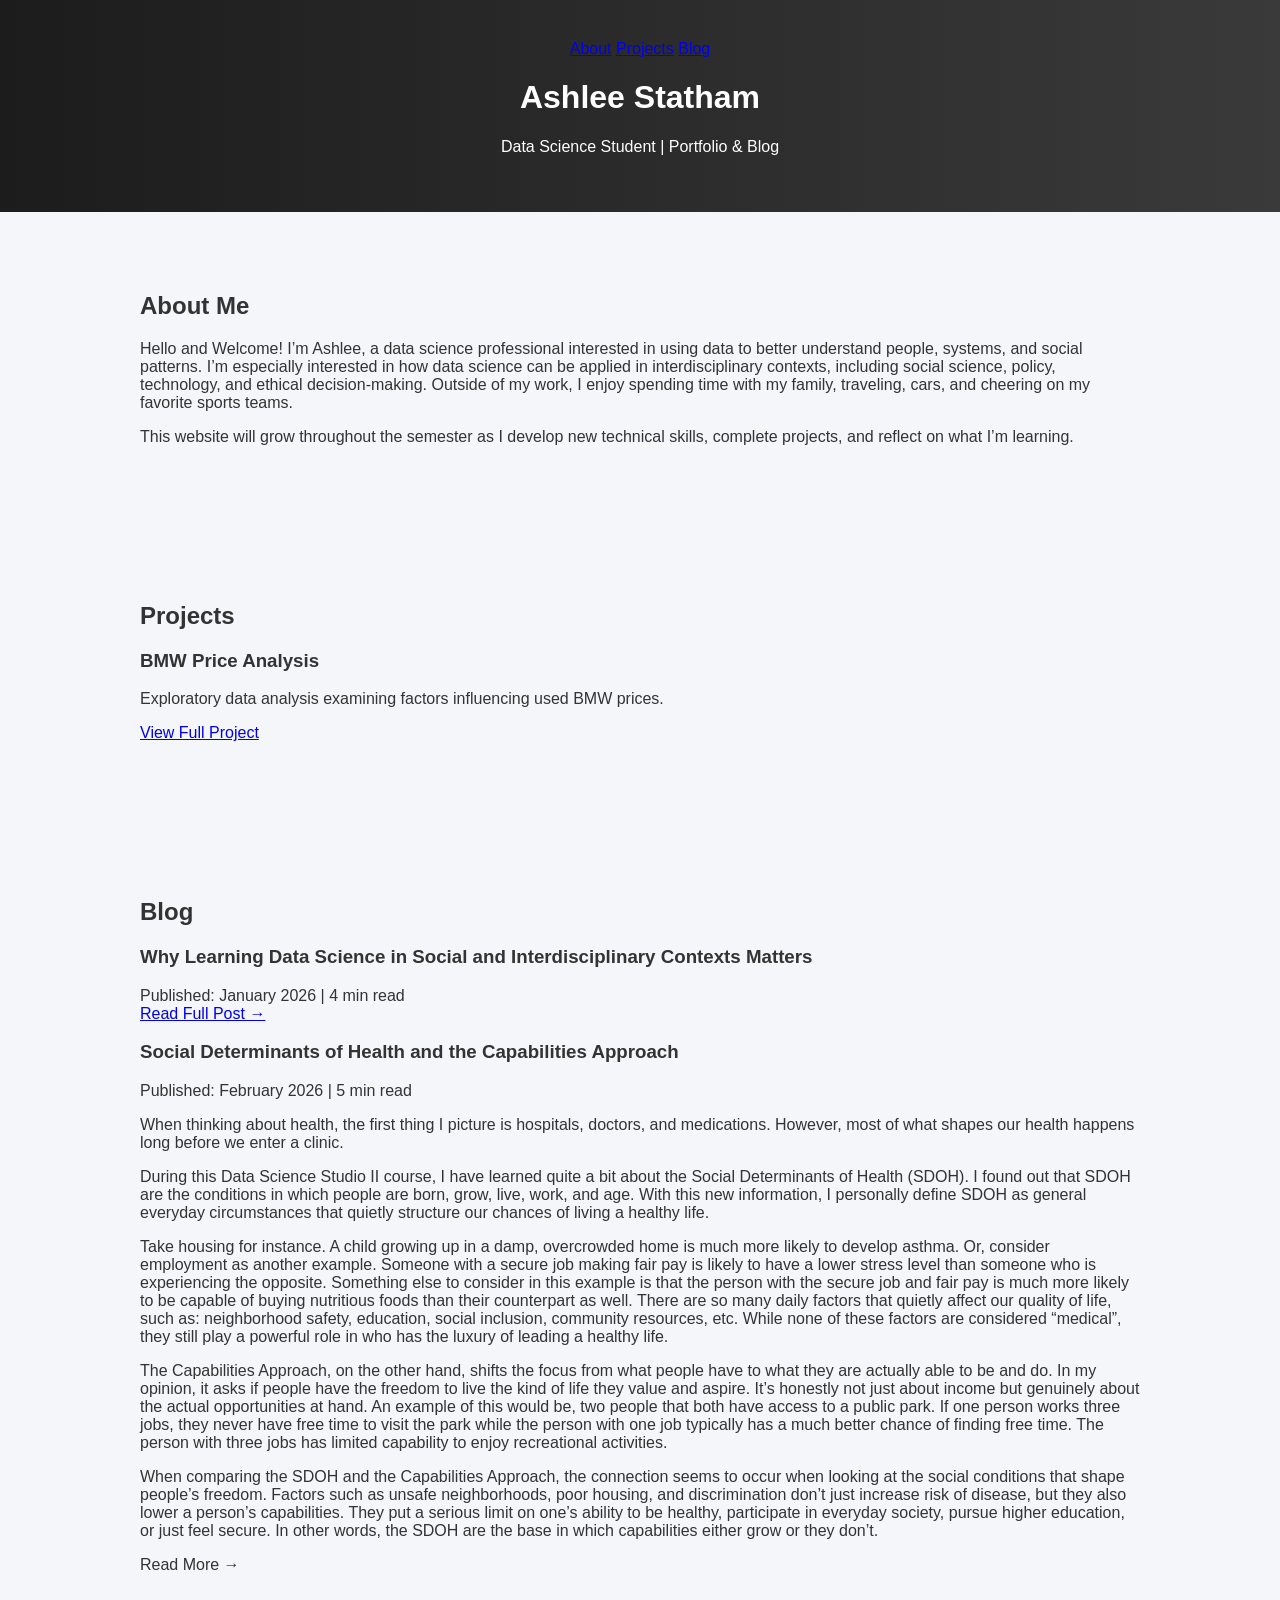
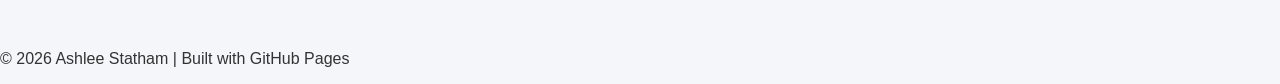
==== index.html @ f58cc6cd "Fix HTML formatting in index.html" ====
<!DOCTYPE html>
<html lang="en">
<head>
    <link rel="stylesheet" href="styles.css">
<meta charset="UTF-8" />
<meta name="viewport" content="width=device-width, initial-scale=1.0">
<title>Ashlee Statham | Data Science Portfolio</title>

<link href="https://fonts.googleapis.com/css2?family=Roboto:wght@300;400;500;600;700&display=swap" rel="stylesheet">

<script>
function toggleContent(id, btn) {
    var content = document.getElementById(id);
    if (content.style.display === "none") {
        content.style.display = "block";
        btn.innerText = "Read Less ↑";
    } else {
        content.style.display = "none";
        btn.innerText = "Read More →";
    }
}
</script>

</head>

<body>

<header>
    <nav>
        <a href="#about">About</a>
        <a href="#projects">Projects</a>
        <a href="#blog">Blog</a>
    </nav>

    <h1>Ashlee Statham</h1>
    <div class="accent-line"></div>
    <p>Data Science Student | Portfolio & Blog</p>
</header>

<section id="about">
    <h2>About Me</h2>
    <p>
        Hello and Welcome! I’m Ashlee, a data science professional interested in using
        data to better understand people, systems, and social patterns. I’m
        especially interested in how data science can be applied in
        interdisciplinary contexts, including social science, policy,
        technology, and ethical decision-making. Outside of my work, I enjoy
        spending time with my family, traveling, cars, and cheering on my favorite
        sports teams.
    </p>
    <p>
        This website will grow throughout the semester as I develop new technical
        skills, complete projects, and reflect on what I’m learning.
    </p>
</section>

<section id="projects">
    <h2>Projects</h2>
    <div class="projects-card">
        <p>
            <h3>BMW Price Analysis</h3>
<p>
Exploratory data analysis examining factors influencing used BMW prices.
</p>

<a href="bmw-price-analysis.html" target="_blank">
View Full Project
</a>
</p>
        </p>
    </div>
</section>

<section id="blog">
    <h2>Blog</h2>

    <!-- BLOG POST 1 -->
    <article>
        <h3>Why Learning Data Science in Social and Interdisciplinary Contexts Matters</h3>
        <div class="meta">Published: January 2026 | 4 min read</div>
        <a href="blog1.html" class="read-more-btn">
Read Full Post →
            
</a>
        </span>
    </article>

    <!-- BLOG POST 2 (Balanced preview length) -->
    <article>
        <h3>Social Determinants of Health and the Capabilities Approach</h3>
        <div class="meta">Published: February 2026 | 5 min read</div>

        <p>
            When thinking about health, the first thing I picture is hospitals,
            doctors, and medications. However, most of what shapes our health
            happens long before we enter a clinic.
        </p>

        <div id="post2" class="extra-content">
            <!-- Full original text preserved -->
            <p>
                During this Data Science Studio II course, I have learned quite a bit about the Social Determinants of Health (SDOH). I found out that SDOH are the conditions in which people are born, grow, live, work, and age. With this new information, I personally define SDOH as general everyday circumstances that quietly structure our chances of living a healthy life.
            </p>
            <p>
                Take housing for instance. A child growing up in a damp, overcrowded home is much more likely to develop asthma. Or, consider employment as another example. Someone with a secure job making fair pay is likely to have a lower stress level than someone who is experiencing the opposite. Something else to consider in this example is that the person with the secure job and fair pay is much more likely to be capable of buying nutritious foods than their counterpart as well. There are so many daily factors that quietly affect our quality of life, such as: neighborhood safety, education, social inclusion, community resources, etc. While none of these factors are considered “medical”, they still play a powerful role in who has the luxury of leading a healthy life.
            </p>
            <p>
                The Capabilities Approach, on the other hand, shifts the focus from what people have to what they are actually able to be and do. In my opinion, it asks if people have the freedom to live the kind of life they value and aspire. It’s honestly not just about income but genuinely about the actual opportunities at hand. An example of this would be, two people that both have access to a public park. If one person works three jobs, they never have free time to visit the park while the person with one job typically has a much better chance of finding free time. The person with three jobs has limited capability to enjoy recreational activities.
            </p>
            <p>
                When comparing the SDOH and the Capabilities Approach, the connection seems to occur when looking at the social conditions that shape people’s freedom. Factors such as unsafe neighborhoods, poor housing, and discrimination don’t just increase risk of disease, but they also lower a person’s capabilities. They put a serious limit on one’s ability to be healthy, participate in everyday society, pursue higher education, or just feel secure. In other words, the SDOH are the base in which capabilities either grow or they don’t.
            </p>
        </div>

        <span class="read-more-btn" onclick="toggleContent('post2', this)">
            Read More →
        </span>
    </article>

</section>

<footer>
    <p>© 2026 Ashlee Statham | Built with GitHub Pages</p>
</footer>

</body>
</html>
---- styles.css ----
/* General Page Styling */
body {
    font-family: 'Segoe UI', sans-serif;
    margin: 0;
    padding: 0;
    background-color: #f4f6f9;
    color: #333;
}

/* Header Styling */
header {
    background: linear-gradient(to right, #1c1c1c, #3a3a3a);
    color: white;
    padding: 40px 20px;
    text-align: center;
}

/* Section Styling */
section {
    padding: 60px 20px;
    max-width: 1000px;
    margin: auto;
}

/* Project Card Styling */
.project-card {
    background: white;
    border-radius: 10px;
    box-shadow: 0 8px 20px rgba(0,0,0,0.1);
    overflow: hidden;
    margin-bottom: 40px;
    transition: transform 0.3s ease;
}

.project-card:hover {
    transform: translateY(-5px);
}

/* Project Image */
.project-card img {
    width: 100%;
    height: 250px;
    object-fit: cover;
}

/* Project Content */
.project-content {
    padding: 20px;
}

.project-content a {
    display: inline-block;
    margin-top: 10px;
    padding: 10px 20px;
    background-color: #1c1c1c;
    color: white;
    text-decoration: none;
    border-radius: 5px;
}

.project-content a:hover {
    background-color: #444;
}
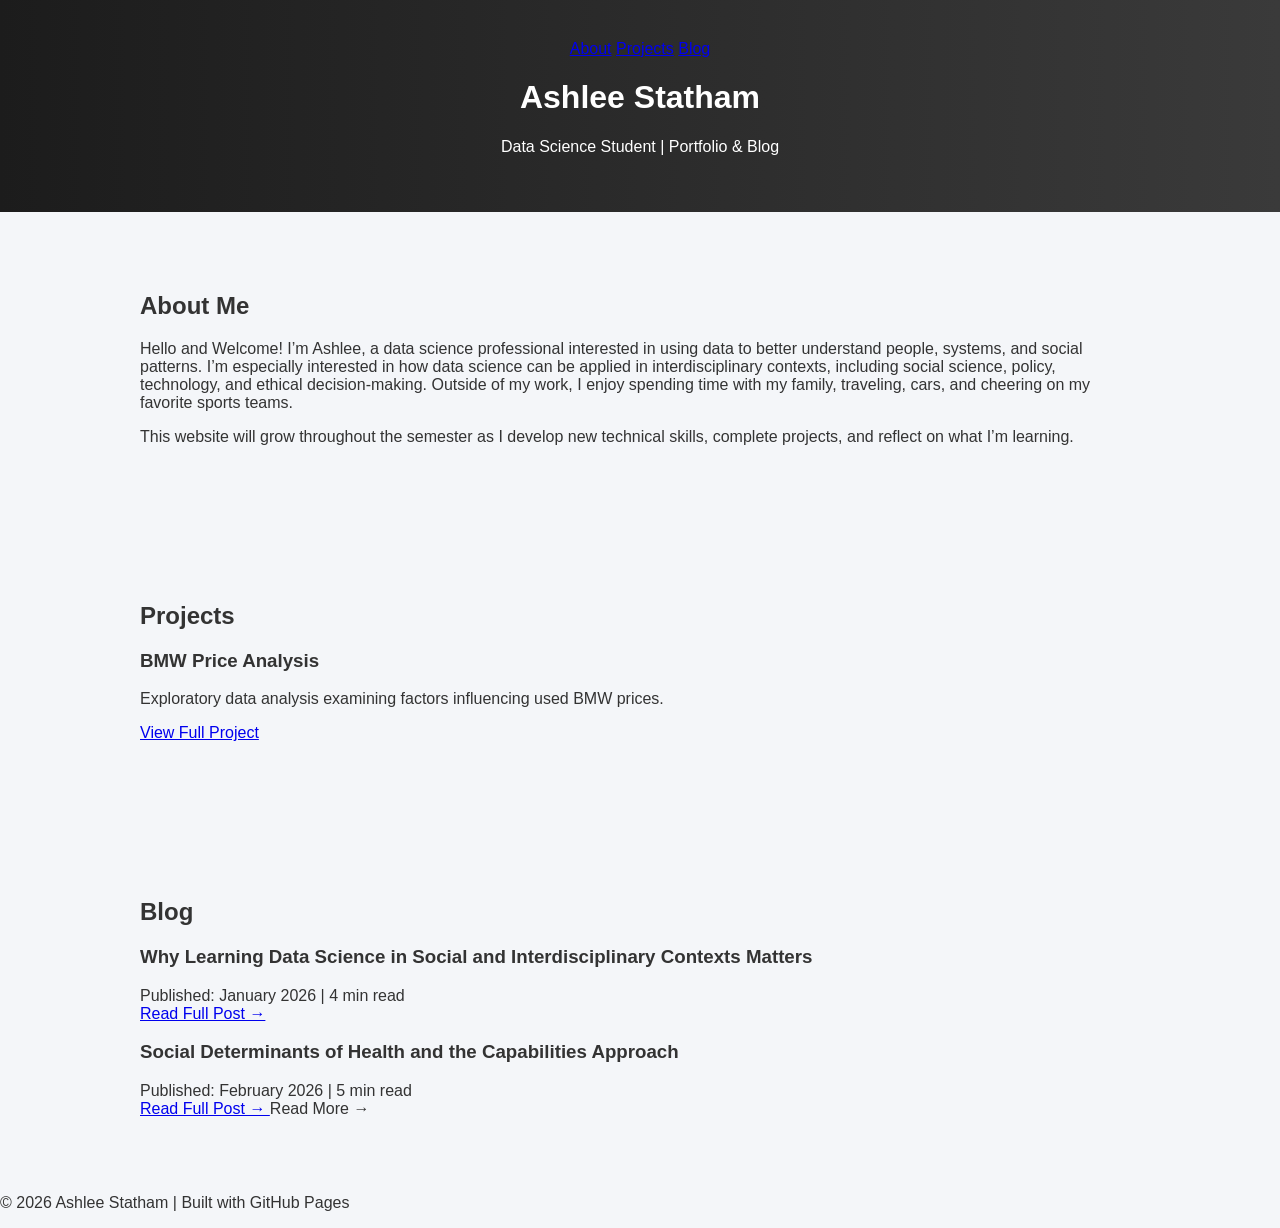
==== commit b06eeccc: "Update blog post 2 with link and remove content Removed detailed content from the second blog post a" ====
--- a/index.html
+++ b/index.html
@@ -89,30 +89,9 @@
     <article>
         <h3>Social Determinants of Health and the Capabilities Approach</h3>
         <div class="meta">Published: February 2026 | 5 min read</div>
-
-        <p>
-            When thinking about health, the first thing I picture is hospitals,
-            doctors, and medications. However, most of what shapes our health
-            happens long before we enter a clinic.
-        </p>
-
-        <div id="post2" class="extra-content">
-            <!-- Full original text preserved -->
-            <p>
-                During this Data Science Studio II course, I have learned quite a bit about the Social Determinants of Health (SDOH). I found out that SDOH are the conditions in which people are born, grow, live, work, and age. With this new information, I personally define SDOH as general everyday circumstances that quietly structure our chances of living a healthy life.
-            </p>
-            <p>
-                Take housing for instance. A child growing up in a damp, overcrowded home is much more likely to develop asthma. Or, consider employment as another example. Someone with a secure job making fair pay is likely to have a lower stress level than someone who is experiencing the opposite. Something else to consider in this example is that the person with the secure job and fair pay is much more likely to be capable of buying nutritious foods than their counterpart as well. There are so many daily factors that quietly affect our quality of life, such as: neighborhood safety, education, social inclusion, community resources, etc. While none of these factors are considered “medical”, they still play a powerful role in who has the luxury of leading a healthy life.
-            </p>
-            <p>
-                The Capabilities Approach, on the other hand, shifts the focus from what people have to what they are actually able to be and do. In my opinion, it asks if people have the freedom to live the kind of life they value and aspire. It’s honestly not just about income but genuinely about the actual opportunities at hand. An example of this would be, two people that both have access to a public park. If one person works three jobs, they never have free time to visit the park while the person with one job typically has a much better chance of finding free time. The person with three jobs has limited capability to enjoy recreational activities.
-            </p>
-            <p>
-                When comparing the SDOH and the Capabilities Approach, the connection seems to occur when looking at the social conditions that shape people’s freedom. Factors such as unsafe neighborhoods, poor housing, and discrimination don’t just increase risk of disease, but they also lower a person’s capabilities. They put a serious limit on one’s ability to be healthy, participate in everyday society, pursue higher education, or just feel secure. In other words, the SDOH are the base in which capabilities either grow or they don’t.
-            </p>
-        </div>
-
-        <span class="read-more-btn" onclick="toggleContent('post2', this)">
+        <a href="blog2.html" class="read-more-btn">
+Read Full Post →
+</a>
             Read More →
         </span>
     </article>
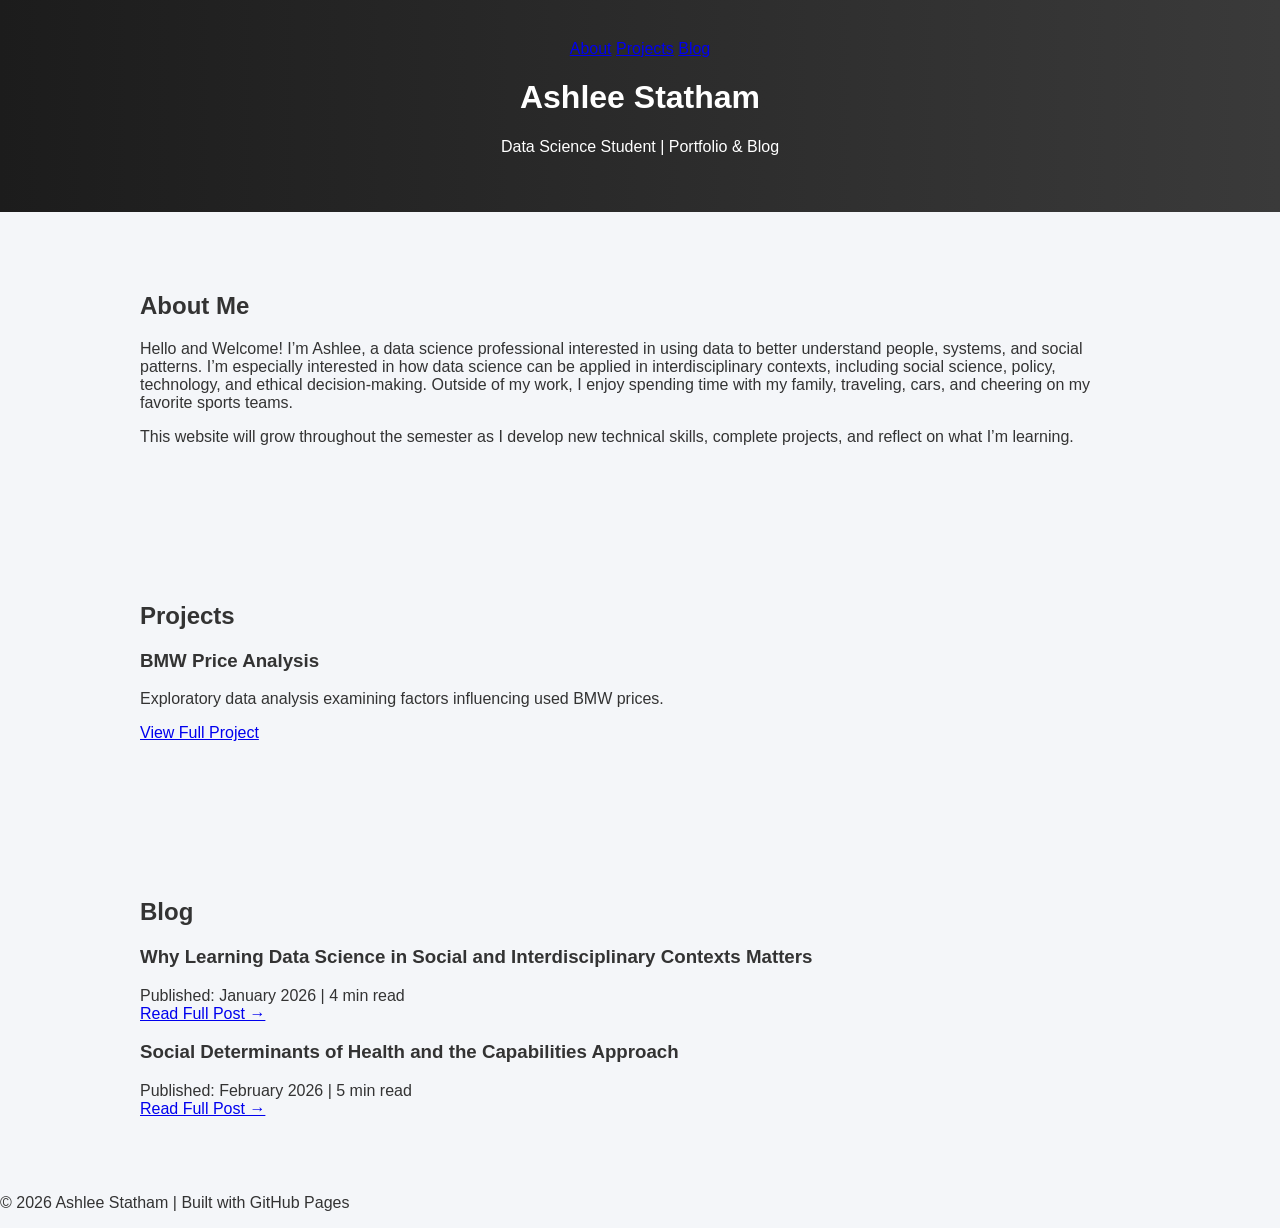
==== commit b6719d03: "Remove 'Read More' text from article Removed 'Read More →' text from the article section." ====
--- a/index.html
+++ b/index.html
@@ -91,8 +91,8 @@
         <div class="meta">Published: February 2026 | 5 min read</div>
         <a href="blog2.html" class="read-more-btn">
 Read Full Post →
+            
 </a>
-            Read More →
         </span>
     </article>
 
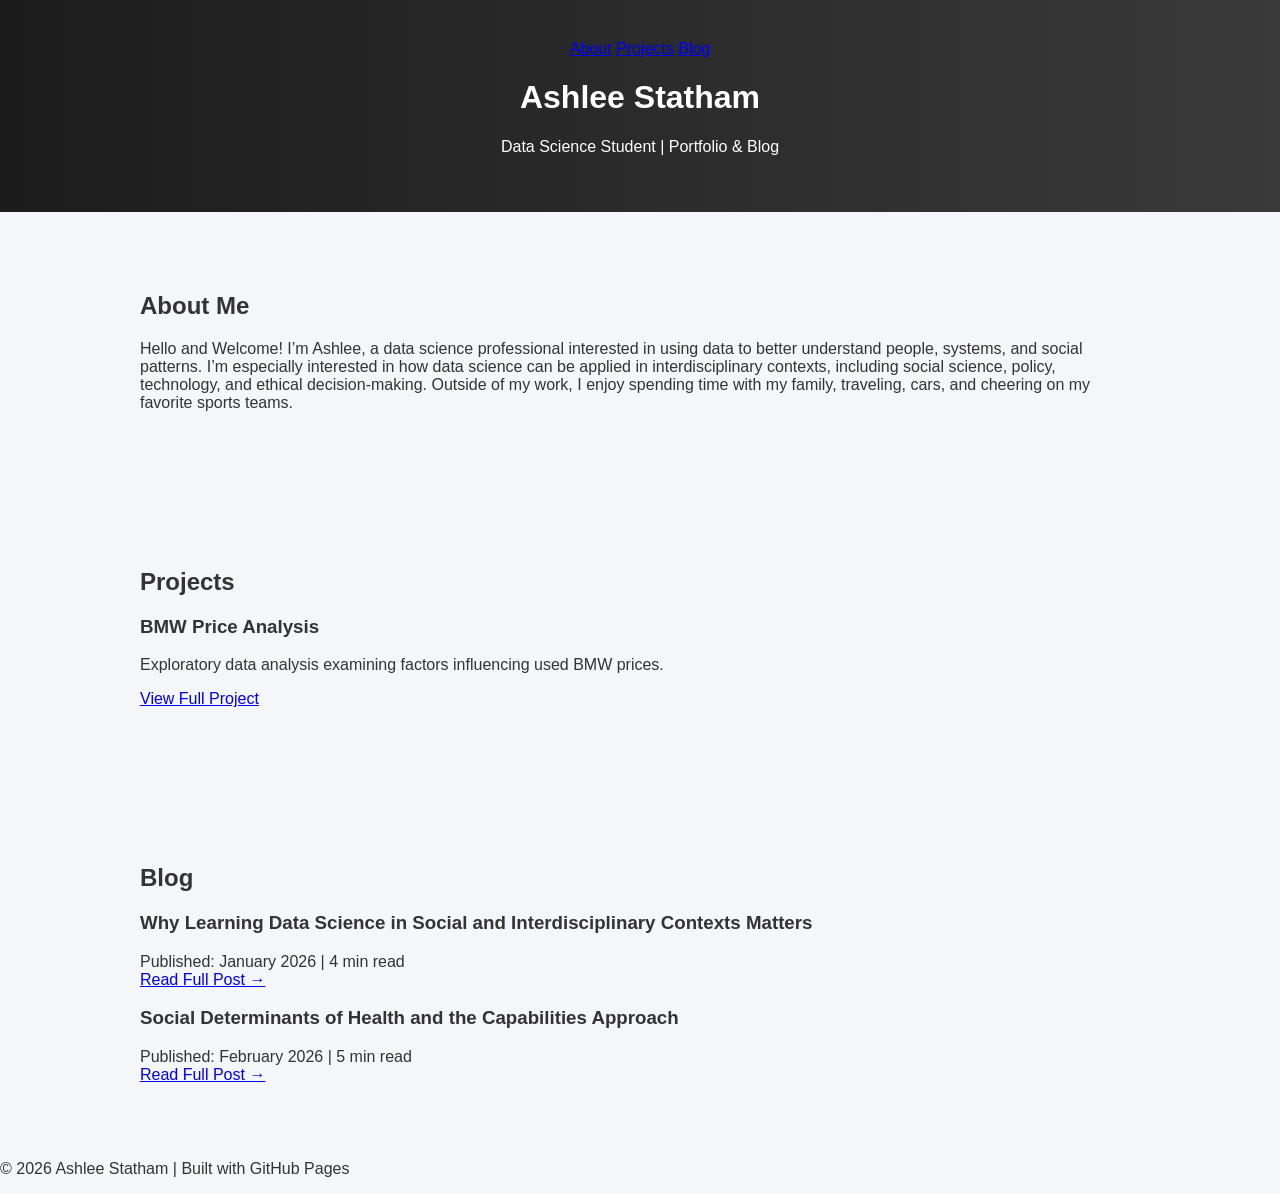
==== commit 2926bc00: "Remove paragraph about website development plans Removed introductory paragraph about website growth" ====
--- a/index.html
+++ b/index.html
@@ -47,10 +47,6 @@
         technology, and ethical decision-making. Outside of my work, I enjoy
         spending time with my family, traveling, cars, and cheering on my favorite
         sports teams.
-    </p>
-    <p>
-        This website will grow throughout the semester as I develop new technical
-        skills, complete projects, and reflect on what I’m learning.
     </p>
 </section>
 
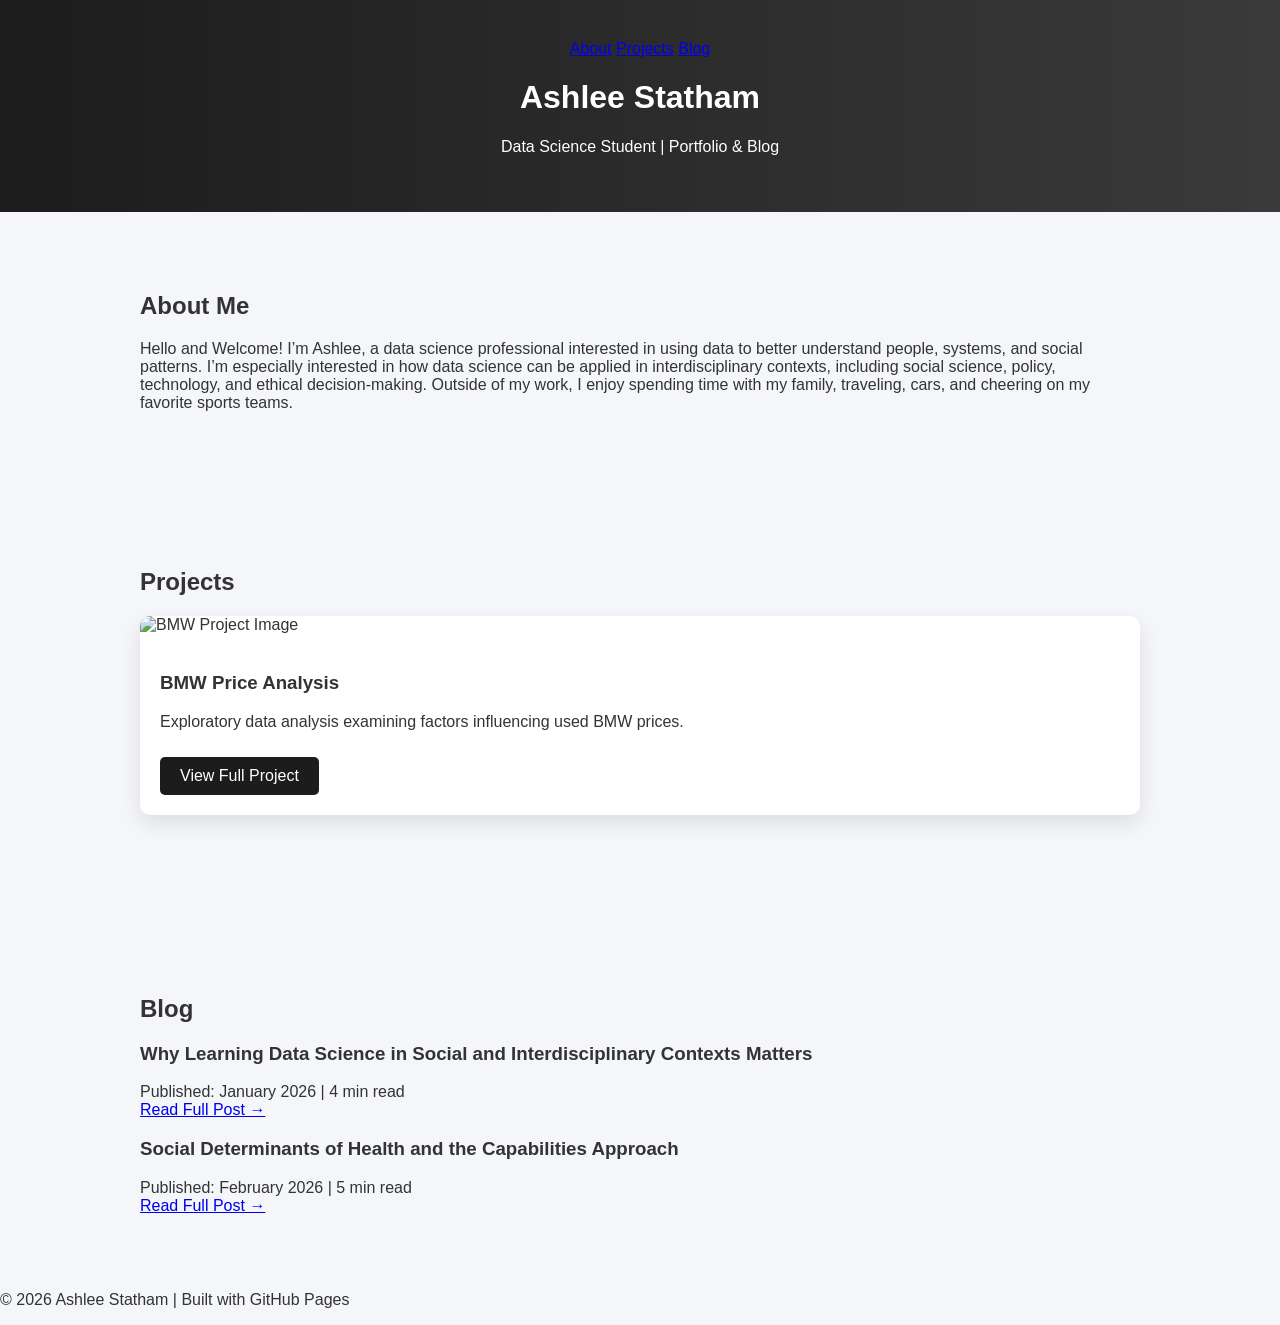
==== commit 1dfa565d: "Refactor project section layout in index.html" ====
--- a/index.html
+++ b/index.html
@@ -50,21 +50,24 @@
     </p>
 </section>
 
-<section id="projects">
+<section>
     <h2>Projects</h2>
-    <div class="projects-card">
-        <p>
+
+    <div class="project-card">
+        <img src="bmw.jpg" alt="BMW Project Image">
+
+        <div class="project-content">
             <h3>BMW Price Analysis</h3>
-<p>
-Exploratory data analysis examining factors influencing used BMW prices.
-</p>
+            <p>
+                Exploratory data analysis examining factors influencing
+                used BMW prices.
+            </p>
+            <a href="bmw-price-analysis.html" target="_blank">
+                View Full Project
+            </a>
+        </div>
+    </div>
 
-<a href="bmw-price-analysis.html" target="_blank">
-View Full Project
-</a>
-</p>
-        </p>
-    </div>
 </section>
 
 <section id="blog">
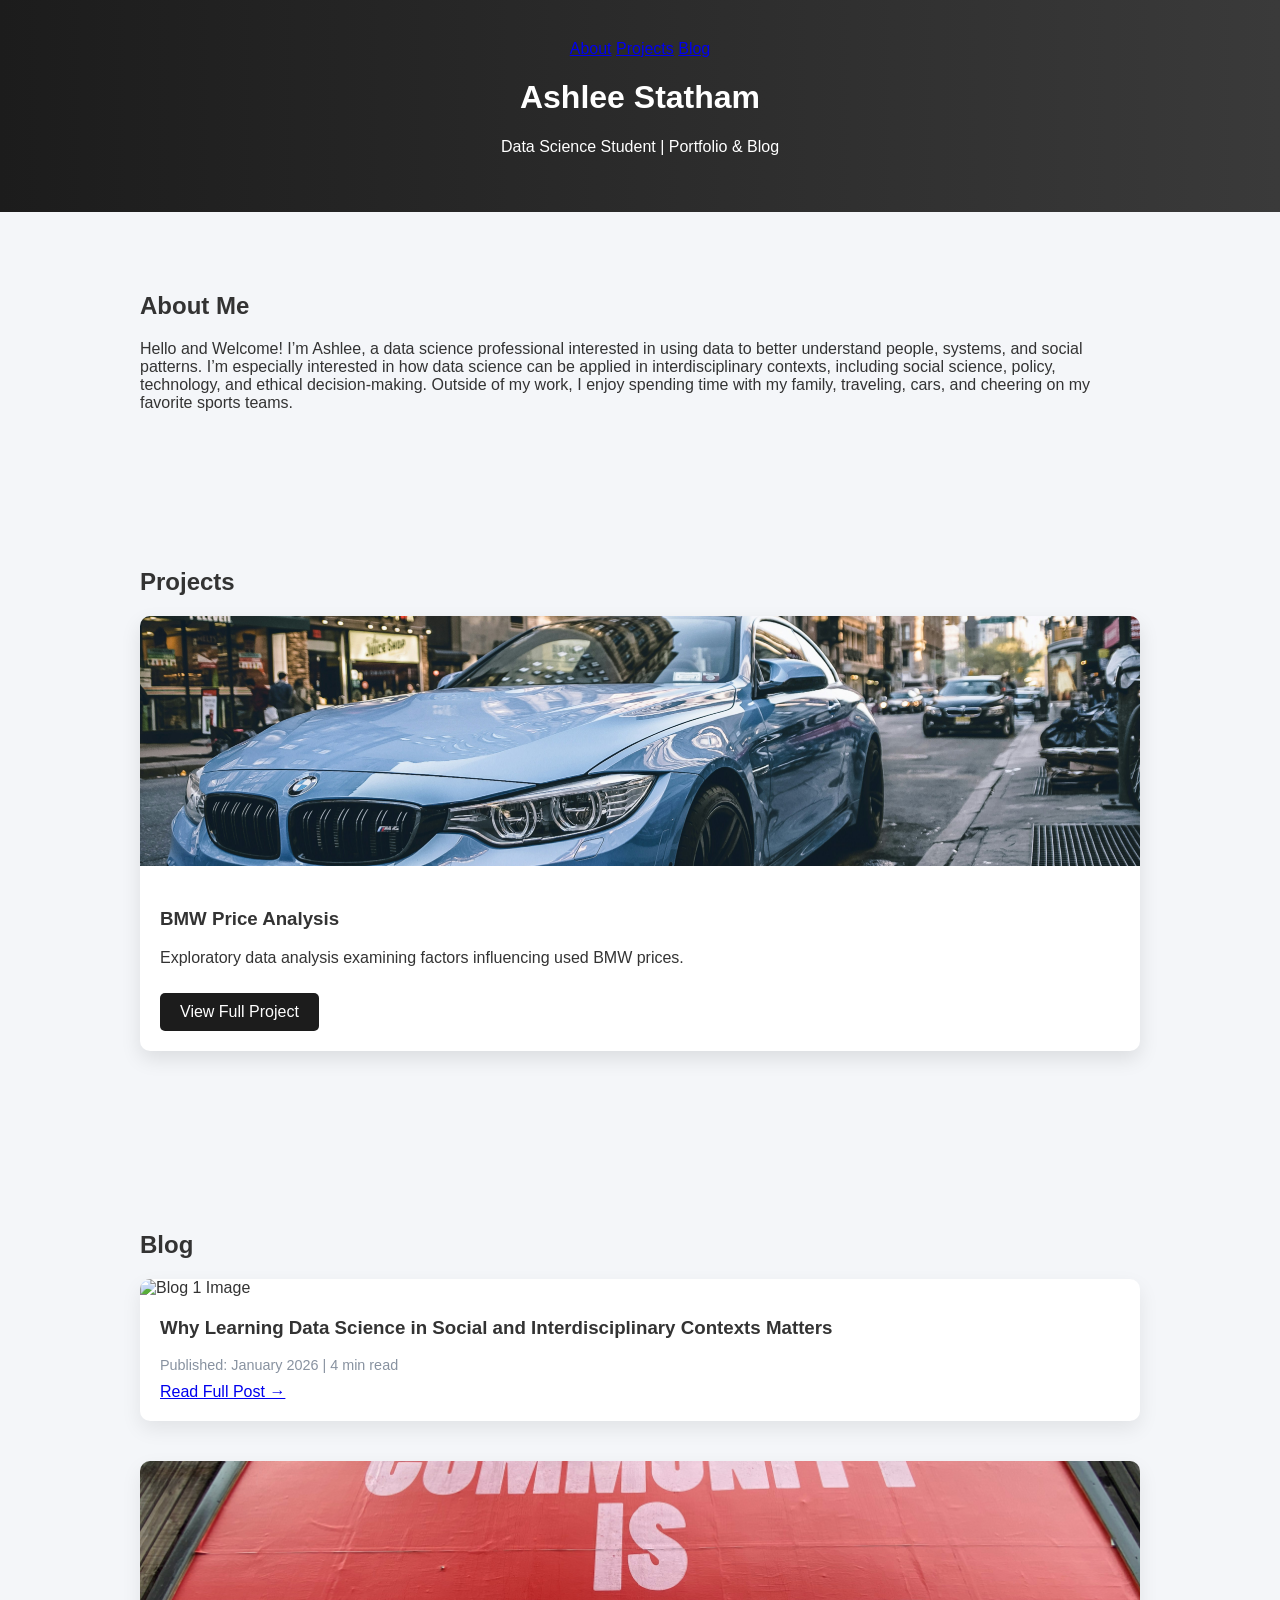
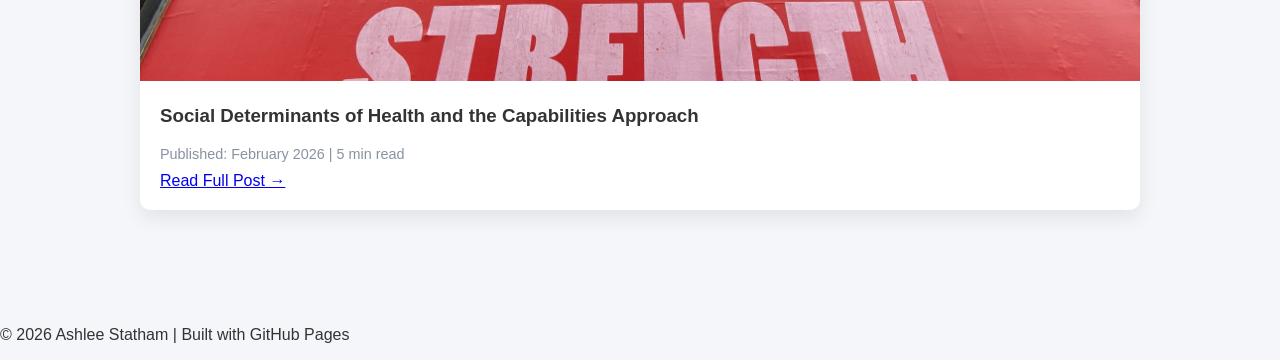
==== commit 4d50f5d4: "Refactor blog section with blog cards Removed toggleContent script and added blog cards for two blog" ====
--- a/index.html
+++ b/index.html
@@ -7,19 +7,6 @@
 <title>Ashlee Statham | Data Science Portfolio</title>
 
 <link href="https://fonts.googleapis.com/css2?family=Roboto:wght@300;400;500;600;700&display=swap" rel="stylesheet">
-
-<script>
-function toggleContent(id, btn) {
-    var content = document.getElementById(id);
-    if (content.style.display === "none") {
-        content.style.display = "block";
-        btn.innerText = "Read Less ↑";
-    } else {
-        content.style.display = "none";
-        btn.innerText = "Read More →";
-    }
-}
-</script>
 
 </head>
 
@@ -73,27 +60,31 @@
 <section id="blog">
     <h2>Blog</h2>
 
-    <!-- BLOG POST 1 -->
-    <article>
-        <h3>Why Learning Data Science in Social and Interdisciplinary Contexts Matters</h3>
-        <div class="meta">Published: January 2026 | 4 min read</div>
-        <a href="blog1.html" class="read-more-btn">
-Read Full Post →
-            
-</a>
-        </span>
-    </article>
+    <!-- BLOG CARD 1 -->
+    <div class="blog-card">
+        <img src="blog1.jpg" alt="Blog 1 Image">
 
-    <!-- BLOG POST 2 (Balanced preview length) -->
-    <article>
-        <h3>Social Determinants of Health and the Capabilities Approach</h3>
-        <div class="meta">Published: February 2026 | 5 min read</div>
-        <a href="blog2.html" class="read-more-btn">
-Read Full Post →
-            
-</a>
-        </span>
-    </article>
+        <div class="blog-content">
+            <h3>Why Learning Data Science in Social and Interdisciplinary Contexts Matters</h3>
+            <div class="meta">Published: January 2026 | 4 min read</div>
+            <a href="blog1.html" class="read-more-btn">
+                Read Full Post →
+            </a>
+        </div>
+    </div>
+
+    <!-- BLOG CARD 2 -->
+    <div class="blog-card">
+        <img src="blog2.jpg" alt="Blog 2 Image">
+
+        <div class="blog-content">
+            <h3>Social Determinants of Health and the Capabilities Approach</h3>
+            <div class="meta">Published: February 2026 | 5 min read</div>
+            <a href="blog2.html" class="read-more-btn">
+                Read Full Post →
+            </a>
+        </div>
+    </div>
 
 </section>
 
--- a/styles.css
+++ b/styles.css
@@ -58,6 +58,41 @@
     border-radius: 5px;
 }
 
+/* ---------------- BLOG CARDS ---------------- */
+
+.blog-card {
+    background: white;
+    border-radius: 10px;
+    box-shadow: 0 8px 20px rgba(0,0,0,0.08);
+    overflow: hidden;
+    margin-bottom: 40px;
+    transition: transform 0.3s ease;
+}
+
+.blog-card:hover {
+    transform: translateY(-5px);
+}
+
+.blog-card img {
+    width: 100%;
+    height: 220px;
+    object-fit: cover;
+}
+
+.blog-content {
+    padding: 20px;
+}
+
+.blog-content h3 {
+    margin-top: 0;
+}
+
+.blog-content .meta {
+    font-size: 0.9em;
+    color: #8892a0;
+    margin-bottom: 10px;
+}
+
 .project-content a:hover {
     background-color: #444;
 }
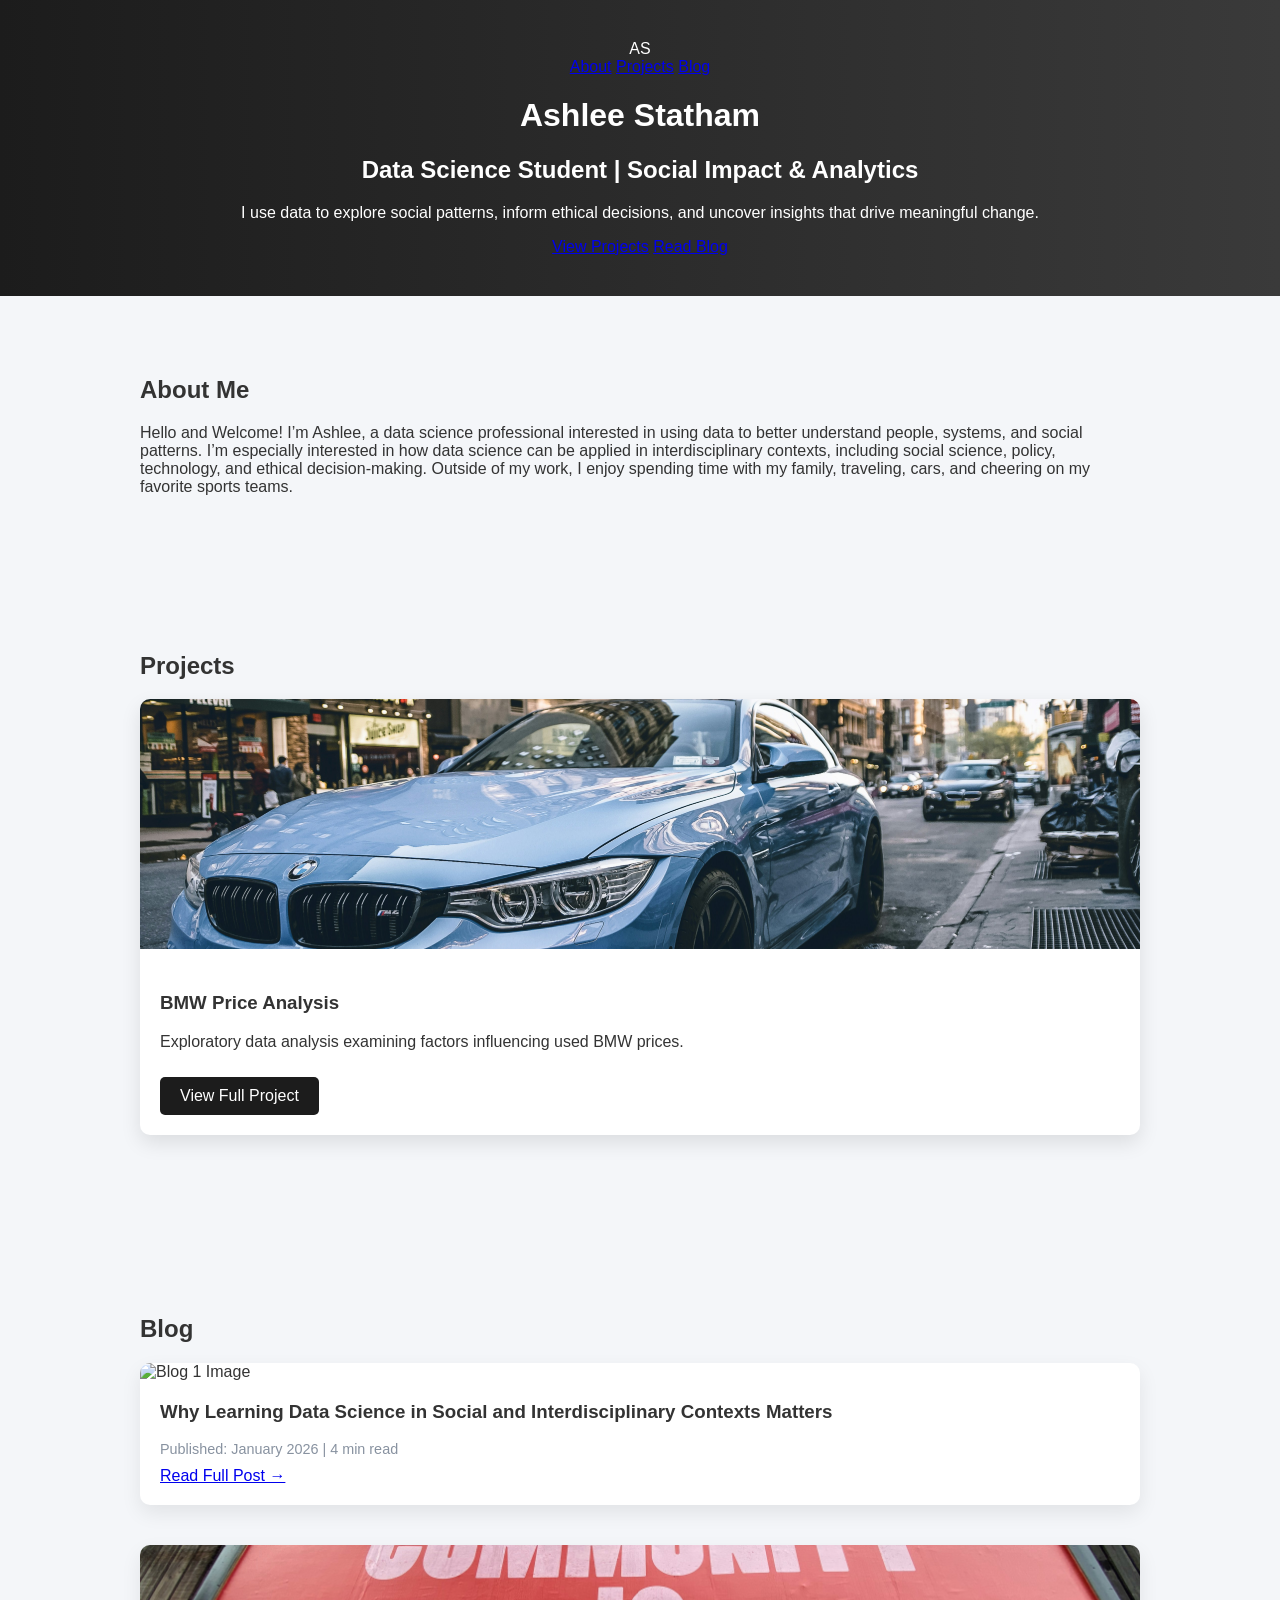
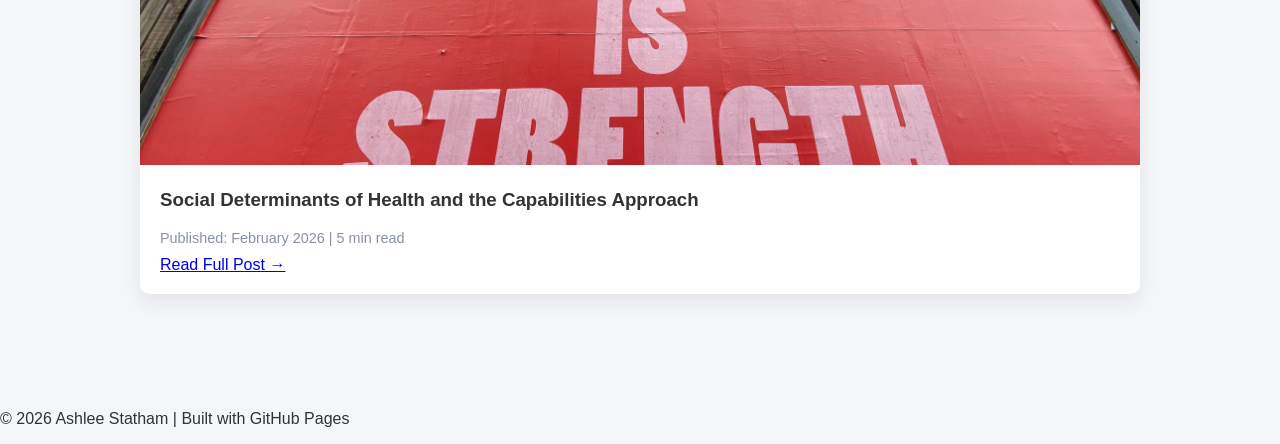
==== commit e0175ed8: "Refactor header to include hero section and content Updated header section with a hero layout and en" ====
--- a/index.html
+++ b/index.html
@@ -12,16 +12,30 @@
 
 <body>
 
-<header>
-    <nav>
-        <a href="#about">About</a>
-        <a href="#projects">Projects</a>
-        <a href="#blog">Blog</a>
+<header class="hero">
+    <nav class="navbar">
+        <div class="logo">AS</div>
+        <div class="nav-links">
+            <a href="#about">About</a>
+            <a href="#projects">Projects</a>
+            <a href="#blog">Blog</a>
+        </div>
     </nav>
 
-    <h1>Ashlee Statham</h1>
-    <div class="accent-line"></div>
-    <p>Data Science Student | Portfolio & Blog</p>
+    <div class="hero-content">
+        <h1>Ashlee Statham</h1>
+        <h2>Data Science Student | Social Impact & Analytics</h2>
+
+        <p class="hero-description">
+            I use data to explore social patterns, inform ethical decisions,
+            and uncover insights that drive meaningful change.
+        </p>
+
+        <div class="hero-buttons">
+            <a href="#projects" class="btn-primary">View Projects</a>
+            <a href="#blog" class="btn-secondary">Read Blog</a>
+        </div>
+    </div>
 </header>
 
 <section id="about">
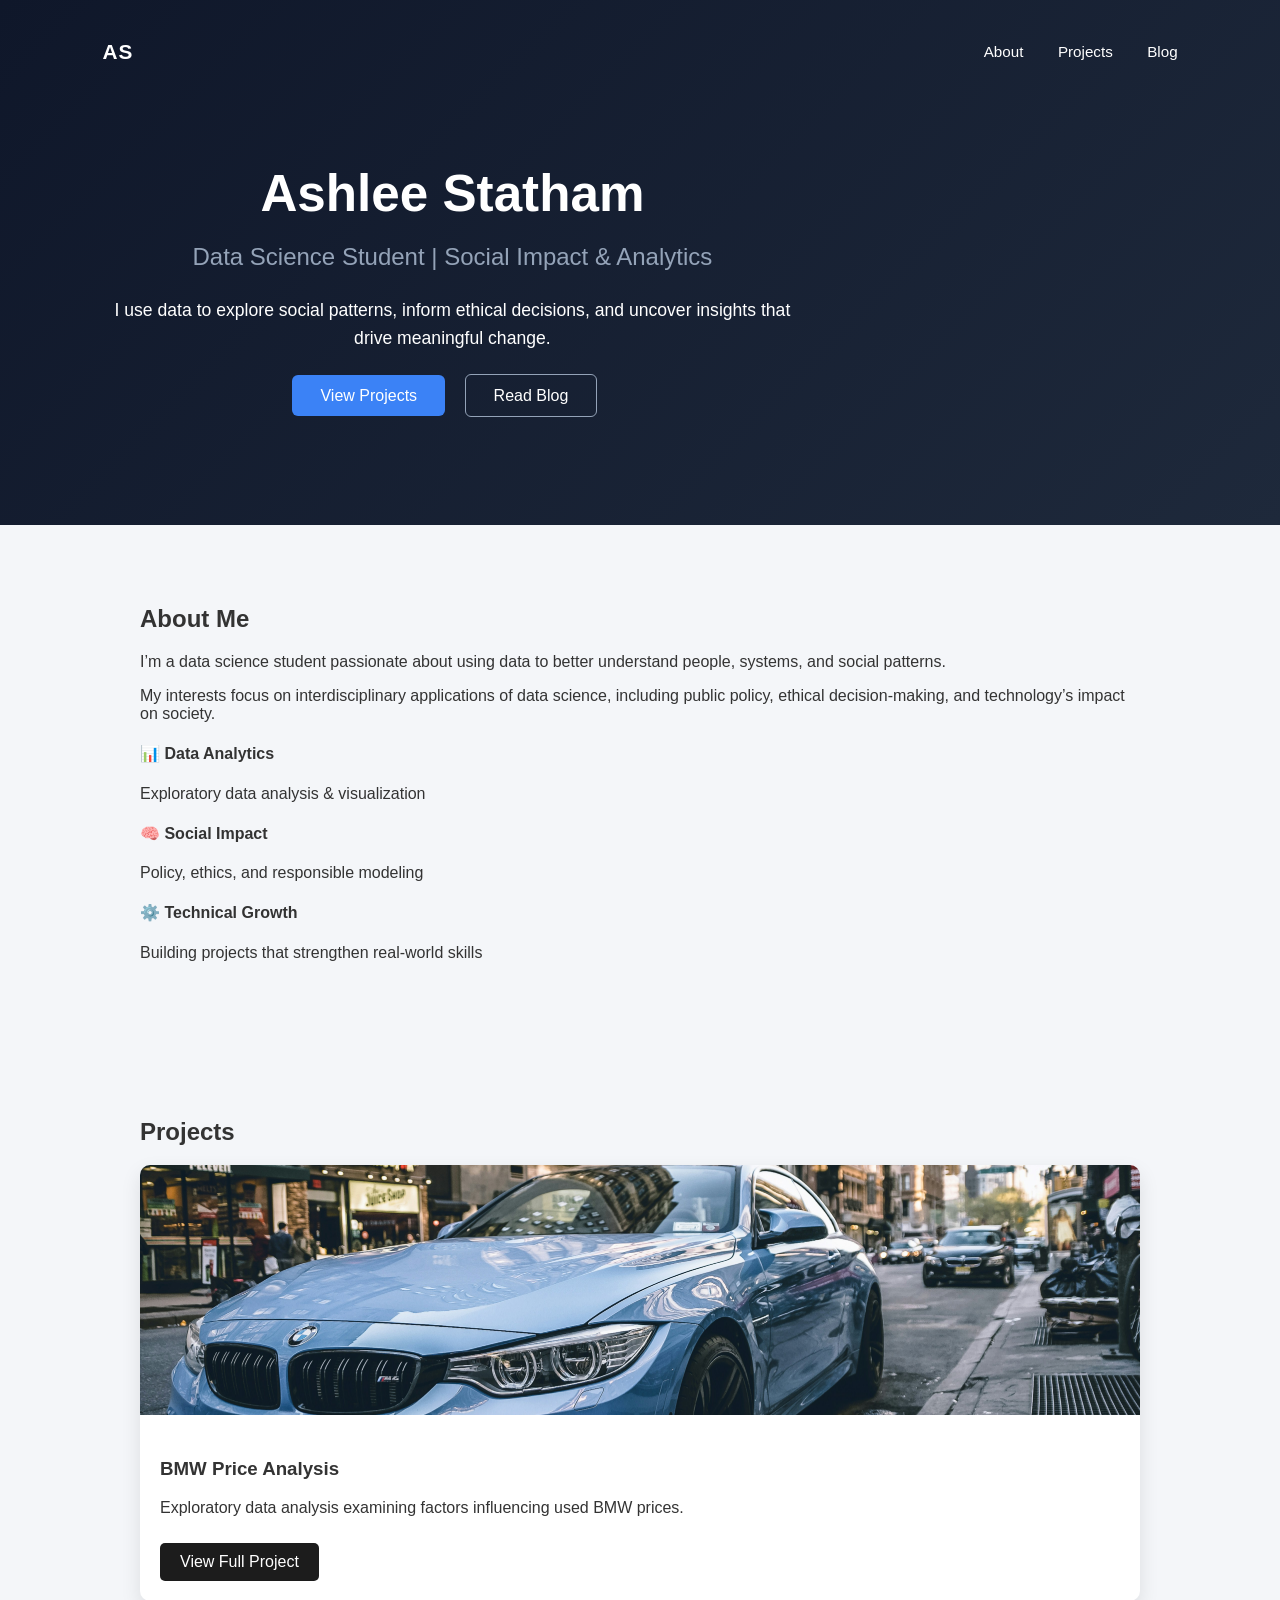
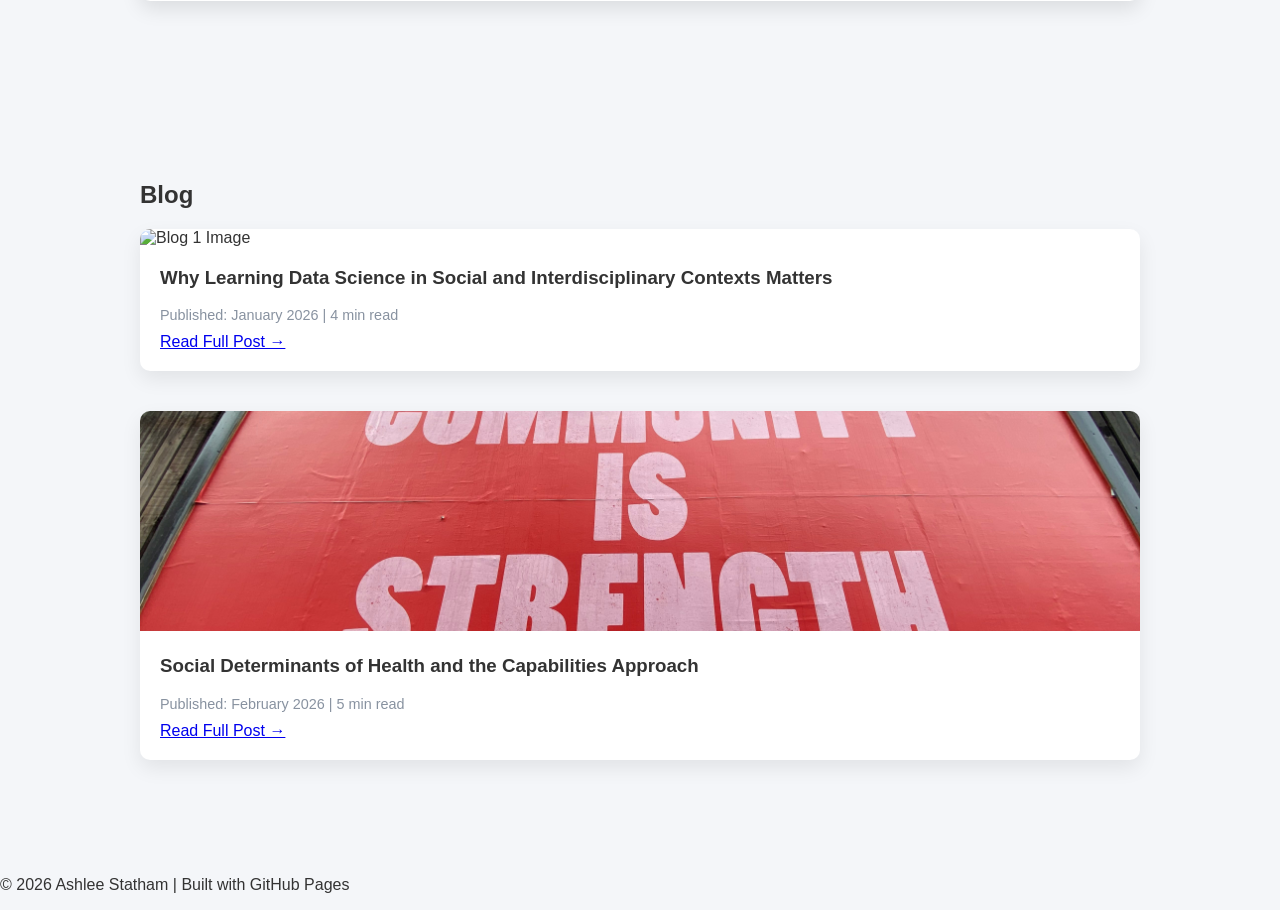
==== commit 46e91ed8: "Revise About Me section with new details Updated the 'About Me' section with new content and structu" ====
--- a/index.html
+++ b/index.html
@@ -38,17 +38,41 @@
     </div>
 </header>
 
-<section id="about">
-    <h2>About Me</h2>
-    <p>
-        Hello and Welcome! I’m Ashlee, a data science professional interested in using
-        data to better understand people, systems, and social patterns. I’m
-        especially interested in how data science can be applied in
-        interdisciplinary contexts, including social science, policy,
-        technology, and ethical decision-making. Outside of my work, I enjoy
-        spending time with my family, traveling, cars, and cheering on my favorite
-        sports teams.
-    </p>
+<section id="about" class="about-section">
+    <div class="about-container">
+
+        <div class="about-text">
+            <h2>About Me</h2>
+            <p>
+                I’m a data science student passionate about using data to better
+                understand people, systems, and social patterns.
+            </p>
+
+            <p>
+                My interests focus on interdisciplinary applications of data
+                science, including public policy, ethical decision-making,
+                and technology’s impact on society.
+            </p>
+
+            <div class="about-highlights">
+                <div class="highlight">
+                    <h4>📊 Data Analytics</h4>
+                    <p>Exploratory data analysis & visualization</p>
+                </div>
+
+                <div class="highlight">
+                    <h4>🧠 Social Impact</h4>
+                    <p>Policy, ethics, and responsible modeling</p>
+                </div>
+
+                <div class="highlight">
+                    <h4>⚙️ Technical Growth</h4>
+                    <p>Building projects that strengthen real-world skills</p>
+                </div>
+            </div>
+        </div>
+
+    </div>
 </section>
 
 <section>
--- a/styles.css
+++ b/styles.css
@@ -96,3 +96,83 @@
 .project-content a:hover {
     background-color: #444;
 }
+
+/* ---------------- HERO SECTION ---------------- */
+
+.hero {
+    background: linear-gradient(135deg, #0f172a, #1e293b);
+    color: white;
+    padding: 40px 8% 120px 8%;
+}
+
+.navbar {
+    display: flex;
+    justify-content: space-between;
+    align-items: center;
+}
+
+.logo {
+    font-weight: 700;
+    font-size: 1.3em;
+    letter-spacing: 1px;
+}
+
+.nav-links a {
+    color: white;
+    text-decoration: none;
+    margin-left: 30px;
+    font-size: 0.95em;
+    transition: opacity 0.3s ease;
+}
+
+.nav-links a:hover {
+    opacity: 0.7;
+}
+
+.hero-content {
+    margin-top: 100px;
+    max-width: 700px;
+}
+
+.hero-content h1 {
+    font-size: 3.2em;
+    margin-bottom: 10px;
+}
+
+.hero-content h2 {
+    font-weight: 400;
+    color: #94a3b8;
+    margin-bottom: 25px;
+}
+
+.hero-description {
+    font-size: 1.1em;
+    line-height: 1.6;
+    margin-bottom: 35px;
+}
+
+.hero-buttons a {
+    text-decoration: none;
+    padding: 12px 28px;
+    border-radius: 6px;
+    font-weight: 500;
+    margin-right: 15px;
+}
+
+.btn-primary {
+    background-color: #3b82f6;
+    color: white;
+}
+
+.btn-primary:hover {
+    background-color: #2563eb;
+}
+
+.btn-secondary {
+    border: 1px solid #94a3b8;
+    color: white;
+}
+
+.btn-secondary:hover {
+    background-color: rgba(255,255,255,0.1);
+}
